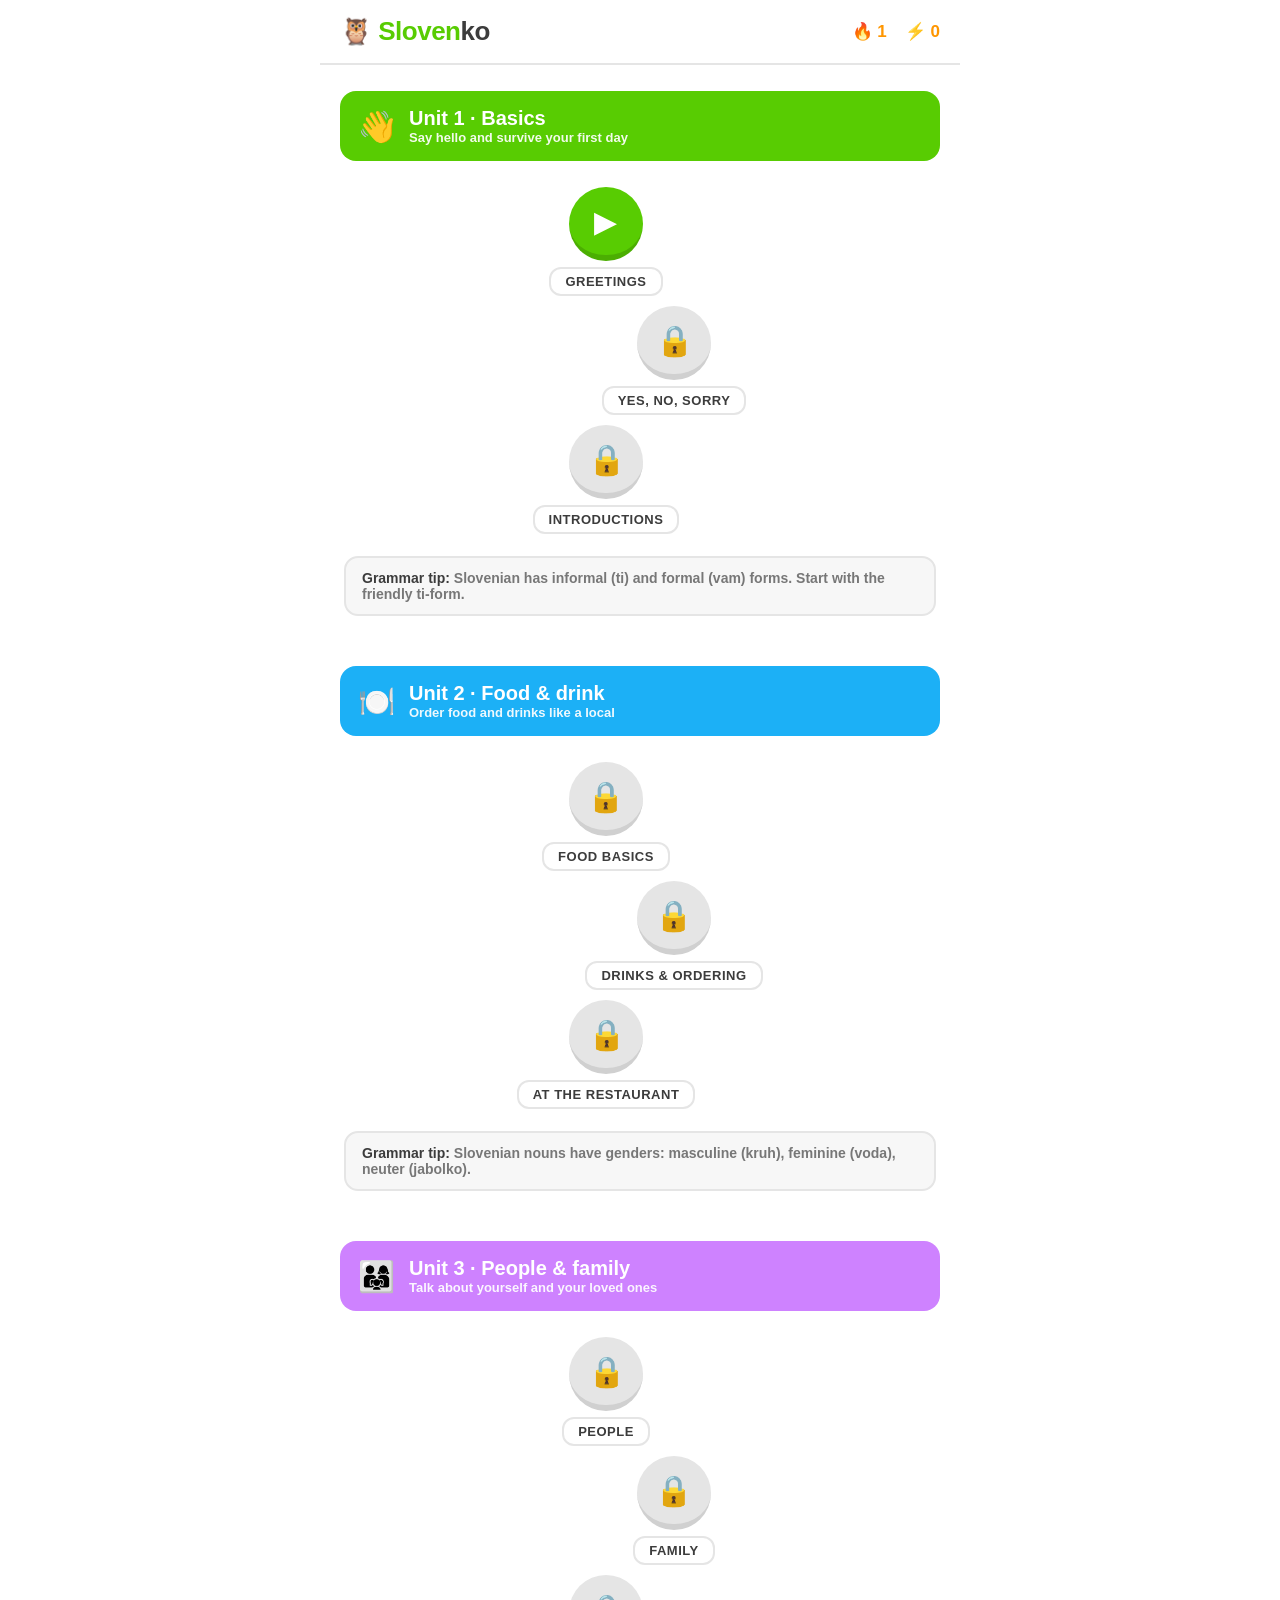
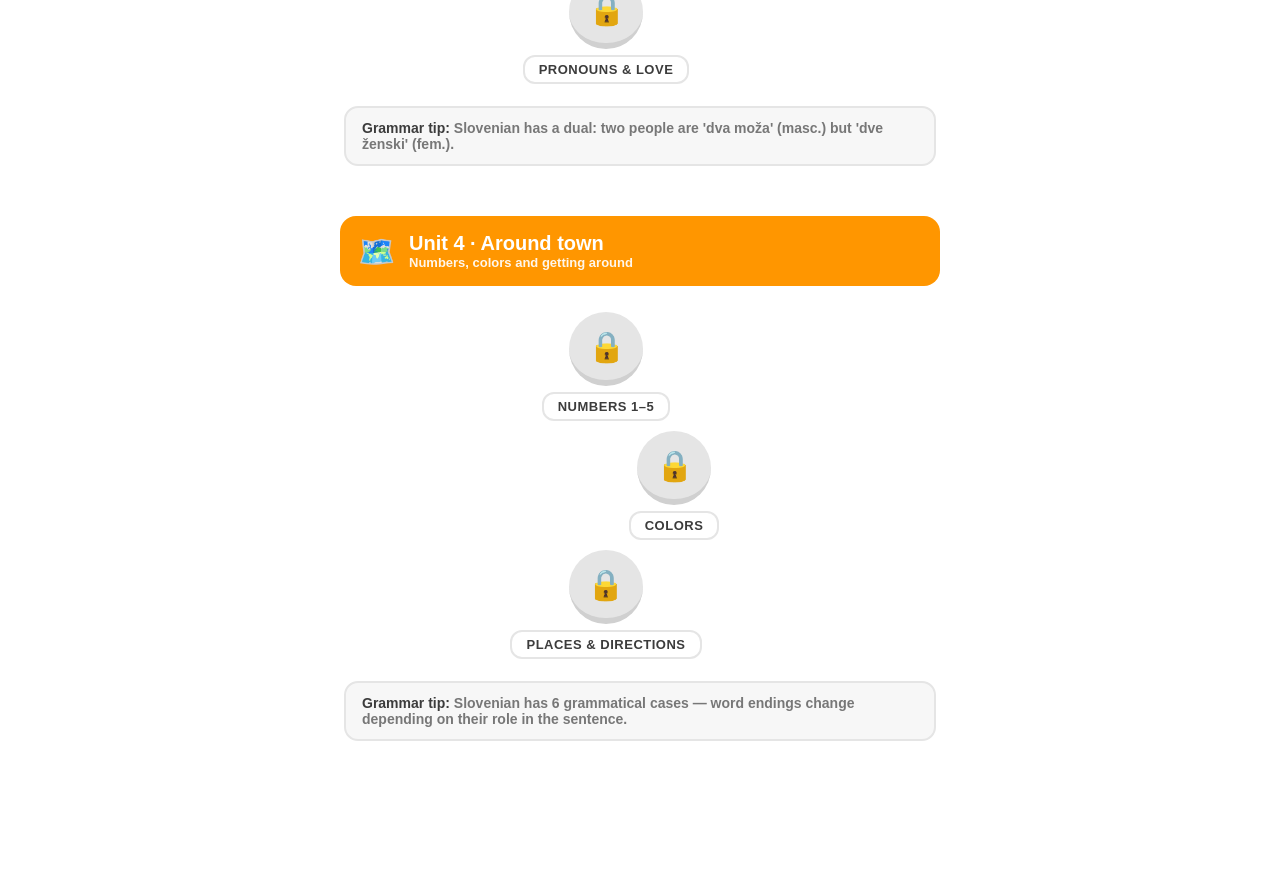
==== index.html @ dbce8032 "Add Slovenko: Duolingo-style Slovenian learning web app - 4 units, 12 lessons, 95 exercises (choice," ====
<!DOCTYPE html>
<html lang="en">
<head>
<meta charset="UTF-8">
<meta name="viewport" content="width=device-width, initial-scale=1.0">
<title>Slovenko — Learn Slovenian</title>
<link rel="stylesheet" href="styles.css">
</head>
<body>
<div id="app">

  <!-- HOME SCREEN -->
  <section id="screen-home" class="screen active">
    <header class="topbar">
      <div class="brand">🦉 Sloven<span>ko</span></div>
      <div class="stats">
        <div class="stat streak" title="Streak">🔥 <b id="stat-streak">0</b></div>
        <div class="stat xp" title="XP">⚡ <b id="stat-xp">0</b></div>
      </div>
    </header>
    <div id="units"></div>
  </section>

  <!-- LESSON SCREEN -->
  <section id="screen-lesson" class="screen">
    <header class="lessonbar">
      <button id="btn-quit" class="icon-btn" title="Quit lesson">✕</button>
      <div class="progress"><div id="progress-fill"></div></div>
      <div class="stat hearts" title="Hearts">❤️ <b id="stat-hearts">5</b></div>
    </header>
    <div class="lesson-head">
      <h2 id="lesson-title"></h2>
      <p id="lesson-tip"></p>
    </div>
    <div id="exercise-area"></div>
    <footer id="lesson-footer" class="lesson-footer hidden">
      <div id="feedback"></div>
      <button id="btn-check" class="btn primary">CHECK</button>
    </footer>
  </section>

  <!-- LESSON COMPLETE SCREEN -->
  <section id="screen-complete" class="screen">
    <div class="complete-card">
      <div class="complete-emoji">🏆</div>
      <h1>Lesson complete!</h1>
      <p id="complete-sub"></p>
      <div class="complete-stats">
        <div class="cstat xp-bg"><span>TOTAL XP</span><b id="complete-xp">0</b></div>
        <div class="cstat acc-bg"><span>ACCURACY</span><b id="complete-acc">0%</b></div>
      </div>
      <button id="btn-continue" class="btn primary big">CONTINUE</button>
    </div>
  </section>

  <!-- RESULT MODAL -->
  <div id="modal-result" class="modal hidden">
    <div id="modal-body" class="modal-body"></div>
    <button id="btn-modal-next" class="btn primary big">CONTINUE</button>
  </div>

  <!-- LESSON FAILED MODAL -->
  <div id="modal-failed" class="modal hidden">
    <div class="modal-body failed">
      <div class="complete-emoji">💔</div>
      <h1>Out of hearts!</h1>
      <p>Don't worry — practice makes perfect.</p>
      <button id="btn-retry" class="btn primary big">TRY AGAIN</button>
      <button id="btn-exit" class="btn ghost big">EXIT</button>
    </div>
  </div>

</div>
<script src="lessons.js"></script>
<script src="app.js"></script>
</body>
</html>
---- styles.css ----
:root {
  --green: #58cc02;
  --green-dark: #46a302;
  --blue: #1cb0f6;
  --purple: #ce82ff;
  --orange: #ff9600;
  --red: #ff4b4b;
  --ink: #3c3c3c;
  --muted: #afafaf;
  --bg: #ffffff;
  --card: #f7f7f7;
  --border: #e5e5e5;
}

* { box-sizing: border-box; margin: 0; padding: 0; }

body {
  font-family: "Trebuchet MS", "Segoe UI", Verdana, sans-serif;
  background: var(--bg);
  color: var(--ink);
  -webkit-font-smoothing: antialiased;
}

#app { max-width: 640px; margin: 0 auto; min-height: 100vh; }

.screen { display: none; min-height: 100vh; padding-bottom: 120px; }
.screen.active { display: block; }

/* ---------- Top bar ---------- */
.topbar {
  display: flex; align-items: center; justify-content: space-between;
  padding: 16px 20px; position: sticky; top: 0; background: #fff; z-index: 5;
  border-bottom: 2px solid var(--border);
}
.brand { font-size: 26px; font-weight: 900; color: var(--green); letter-spacing: -0.5px; }
.brand span { color: var(--ink); }
.stats { display: flex; gap: 18px; }
.stat { font-size: 17px; font-weight: 800; }
.stat.xp { color: var(--orange); }
.stat.streak { color: var(--orange); }
.stat.hearts { color: var(--red); }

/* ---------- Home / units ---------- */
.unit { padding: 8px 20px 24px; }
.unit-header {
  display: flex; align-items: center; gap: 14px;
  border-radius: 16px; padding: 16px 18px; color: #fff; margin: 18px 0 8px;
}
.unit-header .uicon { font-size: 30px; }
.unit-header h2 { font-size: 20px; font-weight: 900; }
.unit-header p { font-size: 13px; opacity: 0.92; font-weight: 700; }

.path { display: flex; flex-direction: column; align-items: center; gap: 10px; padding: 18px 0 8px; }
.node-wrap { display: flex; flex-direction: column; align-items: center; }
.lesson-node {
  width: 74px; height: 74px; border-radius: 50%;
  display: flex; align-items: center; justify-content: center;
  font-size: 30px; cursor: pointer; border: none;
  border-bottom: 6px solid rgba(0,0,0,0.15);
  transition: transform 0.08s ease;
  color: #fff;
}
.lesson-node:active { transform: scale(0.94); }
.lesson-node.locked { background: #e5e5e5 !important; color: #c9c9c9; cursor: not-allowed; border-bottom-color: #d0d0d0; }
.lesson-node.done { background: #ffd900 !important; color: #fff; border-bottom-color: #d4ae00; }
.node-label {
  margin-top: 6px; background: #fff; border: 2px solid var(--border);
  padding: 5px 14px; border-radius: 12px; font-weight: 800; font-size: 13px;
  text-transform: uppercase; letter-spacing: 0.5px; color: var(--ink);
}
.tip-box {
  margin: 14px 4px 0; background: var(--card); border: 2px solid var(--border);
  border-radius: 14px; padding: 12px 16px; font-size: 14px; color: #777; font-weight: 600;
}
.tip-box b { color: var(--ink); }

/* ---------- Lesson screen ---------- */
.lessonbar { display: flex; align-items: center; gap: 14px; padding: 16px 20px; }
.icon-btn {
  border: none; background: none; font-size: 20px; font-weight: 900; color: var(--muted);
  cursor: pointer; padding: 4px 8px;
}
.icon-btn:hover { color: var(--ink); }
.progress { flex: 1; height: 16px; background: var(--border); border-radius: 10px; overflow: hidden; }
#progress-fill { height: 100%; width: 0%; background: var(--green); border-radius: 10px; transition: width 0.3s ease; }

.lesson-head { padding: 4px 24px 12px; }
.lesson-head h2 { font-size: 24px; font-weight: 900; }
.lesson-head p { color: var(--muted); font-weight: 700; font-size: 14px; margin-top: 2px; }

#exercise-area { padding: 8px 24px; }
.ex-prompt { font-size: 22px; font-weight: 800; margin: 10px 0 20px; }
.ex-prompt .dir-tag {
  display: inline-block; font-size: 11px; font-weight: 900; color: var(--muted);
  border: 2px solid var(--border); border-radius: 8px; padding: 2px 8px;
  margin-right: 10px; vertical-align: middle; text-transform: uppercase; letter-spacing: 1px;
}
.ex-hint { color: var(--muted); font-weight: 700; margin-top: -12px; margin-bottom: 16px; font-size: 14px; }

.options { display: grid; grid-template-columns: 1fr 1fr; gap: 12px; }
@media (max-width: 480px) { .options { grid-template-columns: 1fr; } }
.opt-btn {
  border: 2px solid var(--border); background: #fff; border-radius: 14px;
  padding: 16px; font-size: 17px; font-weight: 800; font-family: inherit; color: var(--ink);
  cursor: pointer; border-bottom-width: 4px; text-align: left;
}
.opt-btn:hover:not(:disabled) { background: #f0faff; border-color: #b3e5fc; }
.opt-btn.selected { border-color: var(--blue); background: #e5f6ff; }
.opt-btn.correct { border-color: var(--green); background: #e9fad9; color: var(--green-dark); }
.opt-btn.wrong { border-color: var(--red); background: #ffe5e5; color: var(--red); }
.opt-btn:disabled { cursor: default; }

.fill-sentence { font-size: 24px; font-weight: 800; margin: 10px 0 20px; }
.fill-sentence .blank {
  display: inline-block; min-width: 90px; border-bottom: 3px solid var(--ink);
  text-align: center; color: var(--blue); padding: 0 6px;
}

.wordbank { display: flex; flex-wrap: wrap; gap: 10px; margin-bottom: 16px; }
.answer-area {
  min-height: 60px; border-bottom: 3px dashed var(--muted); display: flex; flex-wrap: wrap;
  gap: 10px; padding: 10px 2px; margin-bottom: 8px;
}
.word-chip {
  border: 2px solid var(--border); background: #fff; border-bottom-width: 4px; border-radius: 12px;
  padding: 10px 16px; font-size: 17px; font-weight: 800; font-family: inherit; cursor: pointer;
}
.word-chip:hover { background: #f4f4f4; }
.word-chip.used { visibility: hidden; }
.word-chip.in-answer { background: #e5f6ff; border-color: #b3e5fc; }

.listen-row { display: flex; align-items: center; gap: 16px; margin: 10px 0 20px; }
.speaker-btn {
  width: 72px; height: 72px; border-radius: 50%; border: none; cursor: pointer;
  background: var(--blue); color: #fff; font-size: 30px; border-bottom: 5px solid #1899d6;
}
.speaker-btn:active { transform: translateY(2px); border-bottom-width: 3px; }
.text-input {
  flex: 1; border: 2px solid var(--border); background: var(--card); border-radius: 14px;
  padding: 14px 16px; font-size: 18px; font-weight: 700; font-family: inherit; color: var(--ink);
}
.text-input:focus { outline: none; border-color: var(--blue); background: #fff; }

.match-grid { display: grid; grid-template-columns: 1fr 1fr; gap: 12px; }
.match-btn {
  border: 2px solid var(--border); background: #fff; border-radius: 14px; border-bottom-width: 4px;
  padding: 14px; font-size: 16px; font-weight: 800; font-family: inherit; cursor: pointer;
}
.match-btn.selected { border-color: var(--blue); background: #e5f6ff; }
.match-btn.matched { border-color: var(--green); background: #e9fad9; color: var(--green-dark); cursor: default; opacity: 0.55; }

/* ---------- Footer ---------- */
.lesson-footer {
  position: fixed; bottom: 0; left: 0; right: 0; max-width: 640px; margin: 0 auto;
  display: flex; align-items: center; justify-content: space-between;
  padding: 16px 24px 24px; background: #fff; border-top: 2px solid var(--border); gap: 14px;
}
.lesson-footer.hidden { display: none; }
#feedback { font-weight: 900; font-size: 17px; }
#feedback.good { color: var(--green-dark); }
#feedback.bad { color: var(--red); }

.btn {
  border: none; border-radius: 14px; padding: 14px 28px; font-size: 16px; font-weight: 900;
  font-family: inherit; cursor: pointer; letter-spacing: 1px; text-transform: uppercase;
}
.btn.primary { background: var(--green); color: #fff; border-bottom: 4px solid var(--green-dark); }
.btn.primary:active { transform: translateY(2px); border-bottom-width: 2px; }
.btn.primary:disabled { background: #e5e5e5; border-bottom-color: #d0d0d0; color: var(--muted); cursor: not-allowed; }
.btn.big { width: 100%; padding: 16px; font-size: 17px; }
.btn.ghost { background: none; color: var(--blue); border: 2px solid var(--border); border-bottom-width: 4px; margin-top: 10px; }

/* ---------- Complete screen ---------- */
#screen-complete { display: none; }
#screen-complete.active { display: flex; align-items: center; justify-content: center; }
.complete-card { text-align: center; padding: 30px; width: 100%; max-width: 420px; }
.complete-emoji { font-size: 72px; margin-bottom: 10px; }
.complete-card h1 { font-size: 30px; font-weight: 900; color: #ffb800; margin-bottom: 6px; }
.complete-card p { color: var(--muted); font-weight: 700; margin-bottom: 24px; }
.complete-stats { display: flex; gap: 14px; margin-bottom: 28px; }
.cstat { flex: 1; border-radius: 16px; padding: 16px; color: #fff; }
.cstat span { display: block; font-size: 12px; font-weight: 900; letter-spacing: 1px; opacity: 0.9; }
.cstat b { font-size: 24px; font-weight: 900; }
.xp-bg { background: var(--orange); }
.acc-bg { background: var(--blue); }

/* ---------- Modals ---------- */
.modal {
  position: fixed; inset: 0; background: rgba(255,255,255,0.96); z-index: 20;
  display: flex; flex-direction: column; align-items: center; justify-content: flex-end;
  padding: 24px; gap: 18px; padding-bottom: 40px;
}
.modal.hidden { display: none; }
.modal-body { width: 100%; max-width: 480px; text-align: center; }
.modal-body h1 { font-size: 26px; font-weight: 900; margin-bottom: 6px; }
.modal-body.good h1 { color: var(--green-dark); }
.modal-body.bad h1 { color: var(--red); }
.modal-body .correct-answer { color: var(--muted); font-weight: 700; margin-top: 8px; font-size: 16px; }
.modal-body .correct-answer b { color: var(--green-dark); }
.modal-body.failed h1 { color: var(--orange); }
.modal-body p { color: var(--muted); font-weight: 700; }
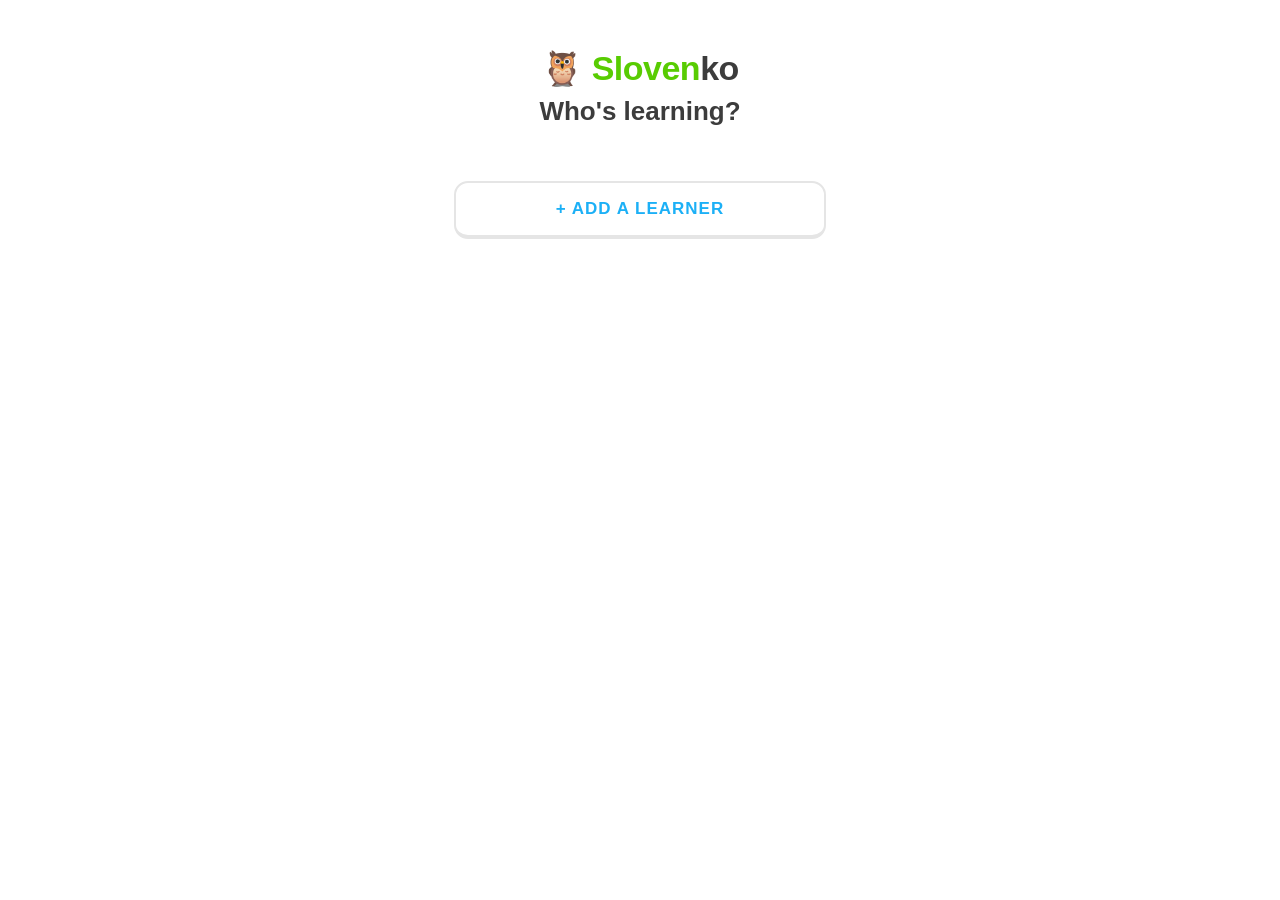
==== commit d18c5a89: "Add multi-profile learner accounts - 'Who's learning?' picker screen: create profiles with name + av" ====
--- a/index.html
+++ b/index.html
@@ -9,11 +9,29 @@
 <body>
 <div id="app">
 
+  <!-- PROFILE PICKER SCREEN -->
+  <section id="screen-profiles" class="screen">
+    <div class="profile-picker">
+      <div class="brand big-brand">🦉 Sloven<span>ko</span></div>
+      <h1>Who's learning?</h1>
+      <div id="profile-list"></div>
+      <div id="profile-create" class="hidden">
+        <input id="profile-name" class="text-input" type="text" maxlength="16" placeholder="Your name" autocomplete="off">
+        <div class="avatar-row" id="avatar-row"></div>
+        <button id="btn-create-profile" class="btn primary big">START LEARNING</button>
+      </div>
+      <button id="btn-add-profile" class="btn ghost big">+ Add a learner</button>
+    </div>
+  </section>
+
   <!-- HOME SCREEN -->
-  <section id="screen-home" class="screen active">
+  <section id="screen-home" class="screen">
     <header class="topbar">
       <div class="brand">🦉 Sloven<span>ko</span></div>
       <div class="stats">
+        <button id="btn-switch-profile" class="profile-chip" title="Switch learner">
+          <span id="profile-chip-avatar">🦉</span> <b id="profile-chip-name">Learner</b> ▾
+        </button>
         <div class="stat streak" title="Streak">🔥 <b id="stat-streak">0</b></div>
         <div class="stat xp" title="XP">⚡ <b id="stat-xp">0</b></div>
       </div>
--- a/styles.css
+++ b/styles.css
@@ -184,6 +184,38 @@
 .xp-bg { background: var(--orange); }
 .acc-bg { background: var(--blue); }
 
+/* ---------- Profile picker ---------- */
+.profile-picker { max-width: 420px; margin: 0 auto; padding: 48px 24px; text-align: center; }
+.big-brand { font-size: 34px; margin-bottom: 8px; }
+.profile-picker h1 { font-size: 26px; font-weight: 900; margin-bottom: 24px; }
+#profile-list { display: flex; flex-direction: column; gap: 12px; margin-bottom: 20px; }
+.profile-card {
+  display: flex; align-items: center; gap: 14px; text-align: left;
+  border: 2px solid var(--border); border-bottom-width: 4px; border-radius: 16px;
+  padding: 14px 16px; cursor: pointer; background: #fff; position: relative;
+}
+.profile-card:hover { background: #f0faff; border-color: #b3e5fc; }
+.profile-avatar { font-size: 34px; }
+.profile-info { flex: 1; display: flex; flex-direction: column; }
+.profile-info b { font-size: 18px; font-weight: 900; }
+.profile-info span { color: var(--muted); font-weight: 700; font-size: 14px; }
+.profile-del { border: none; background: none; color: var(--muted); font-weight: 900; cursor: pointer; font-size: 14px; padding: 6px; }
+.profile-del:hover { color: var(--red); }
+#profile-create { margin-bottom: 14px; display: flex; flex-direction: column; gap: 14px; }
+#profile-create.hidden { display: none; }
+.avatar-row { display: flex; justify-content: center; gap: 8px; flex-wrap: wrap; }
+.avatar-opt {
+  font-size: 26px; width: 52px; height: 52px; border-radius: 14px; cursor: pointer;
+  border: 2px solid var(--border); background: #fff;
+}
+.avatar-opt.selected { border-color: var(--green); background: #e9fad9; }
+.profile-chip {
+  display: flex; align-items: center; gap: 6px; border: 2px solid var(--border);
+  background: #fff; border-radius: 12px; padding: 6px 12px; font-size: 14px;
+  font-family: inherit; font-weight: 800; color: var(--ink); cursor: pointer;
+}
+.profile-chip:hover { background: var(--card); }
+
 /* ---------- Modals ---------- */
 .modal {
   position: fixed; inset: 0; background: rgba(255,255,255,0.96); z-index: 20;
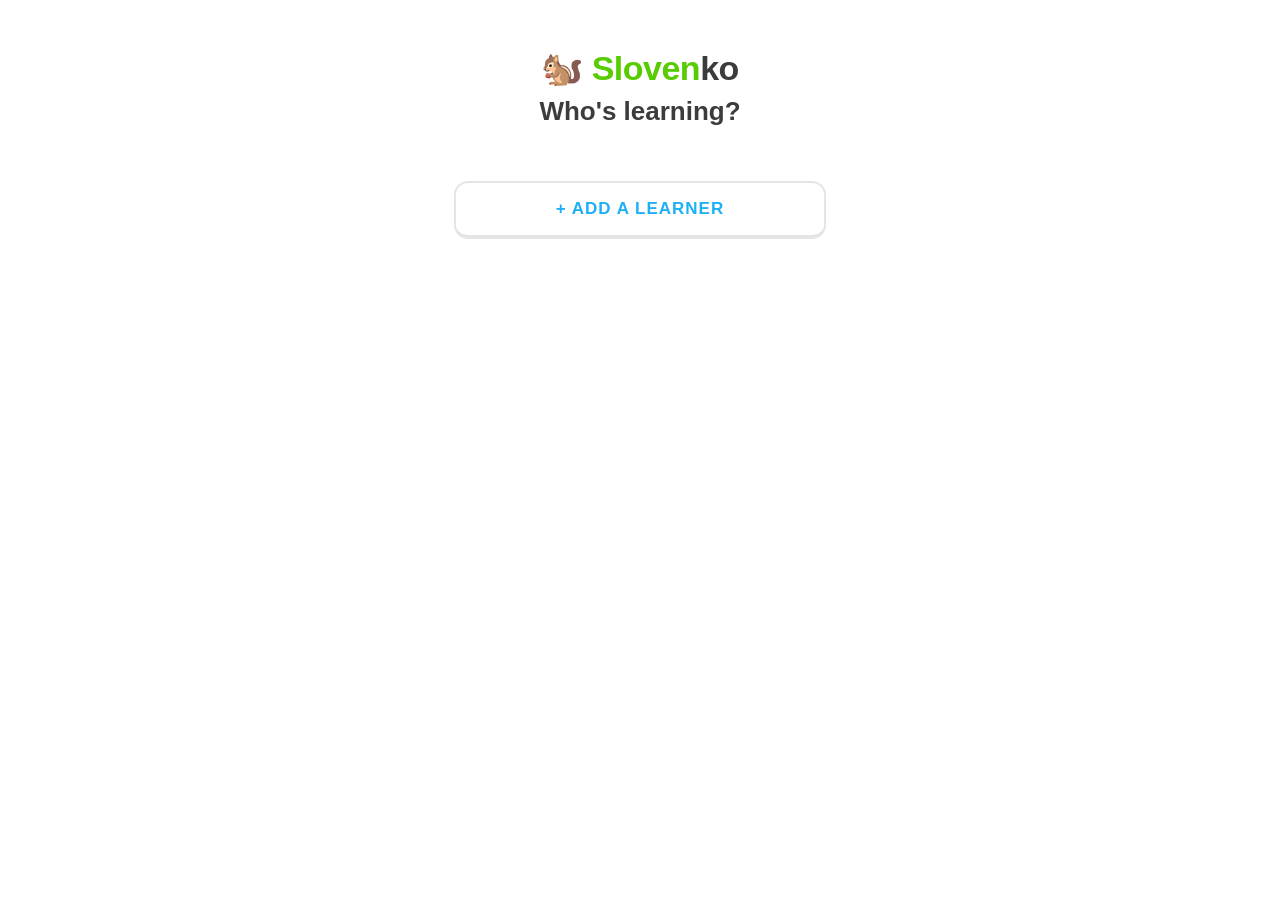
==== commit 783b9f3f: "Change app logo from owl to squirrel" ====
--- a/index.html
+++ b/index.html
@@ -12,7 +12,7 @@
   <!-- PROFILE PICKER SCREEN -->
   <section id="screen-profiles" class="screen">
     <div class="profile-picker">
-      <div class="brand big-brand">🦉 Sloven<span>ko</span></div>
+      <div class="brand big-brand">🐿️ Sloven<span>ko</span></div>
       <h1>Who's learning?</h1>
       <div id="profile-list"></div>
       <div id="profile-create" class="hidden">
@@ -27,10 +27,10 @@
   <!-- HOME SCREEN -->
   <section id="screen-home" class="screen">
     <header class="topbar">
-      <div class="brand">🦉 Sloven<span>ko</span></div>
+      <div class="brand">🐿️ Sloven<span>ko</span></div>
       <div class="stats">
         <button id="btn-switch-profile" class="profile-chip" title="Switch learner">
-          <span id="profile-chip-avatar">🦉</span> <b id="profile-chip-name">Learner</b> ▾
+          <span id="profile-chip-avatar">🐿️</span> <b id="profile-chip-name">Learner</b> ▾
         </button>
         <div class="stat streak" title="Streak">🔥 <b id="stat-streak">0</b></div>
         <div class="stat xp" title="XP">⚡ <b id="stat-xp">0</b></div>
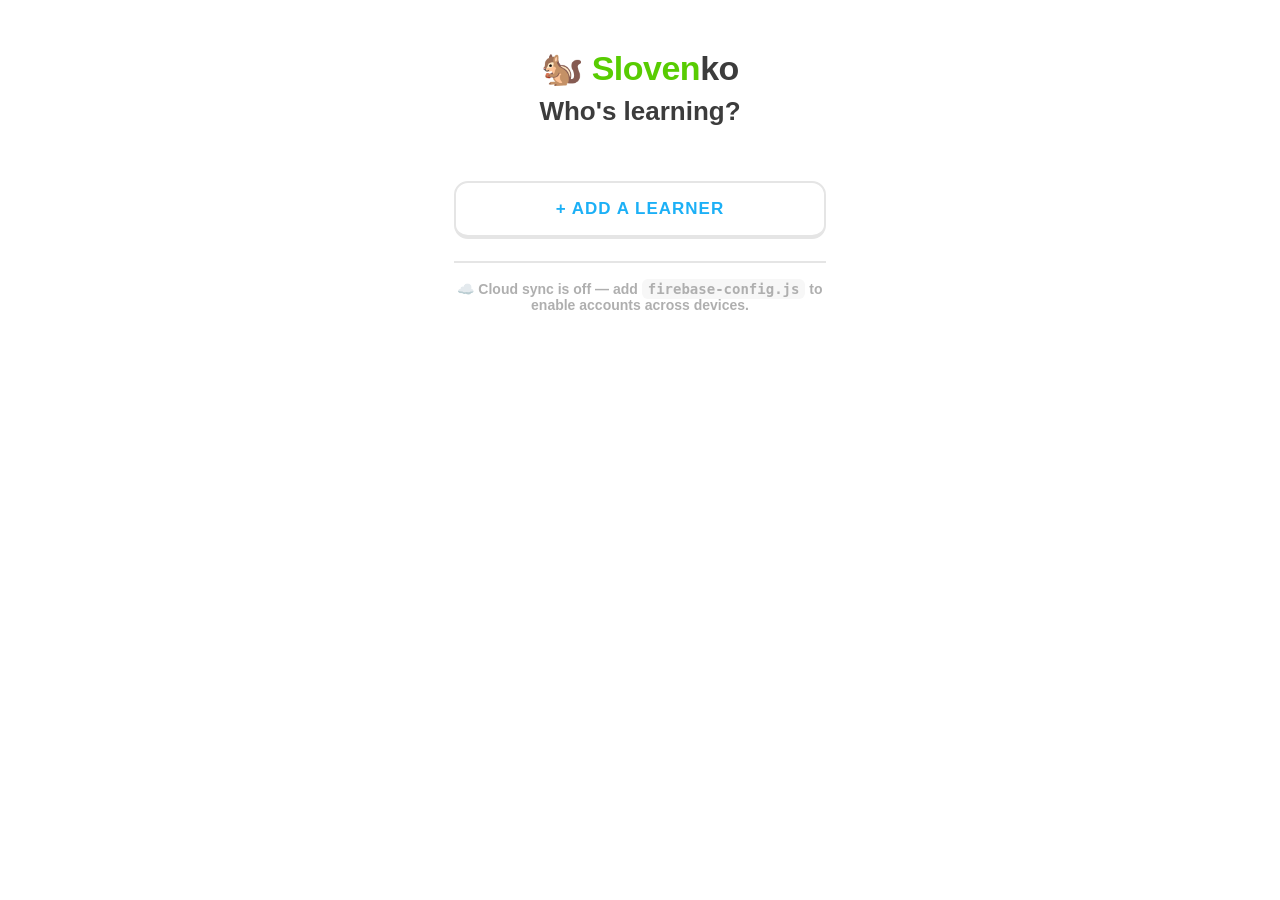
==== commit 8ea502ab: "Add optional Firebase cloud sync (accounts across devices) - Email/password auth via Firebase Auth, " ====
--- a/index.html
+++ b/index.html
@@ -21,6 +21,20 @@
         <button id="btn-create-profile" class="btn primary big">START LEARNING</button>
       </div>
       <button id="btn-add-profile" class="btn ghost big">+ Add a learner</button>
+      <div id="cloud-box">
+        <button id="btn-cloud" class="btn ghost big">☁️ Sign in to sync across devices</button>
+        <div id="cloud-form" class="hidden">
+          <input id="cloud-email" class="text-input" type="email" placeholder="Email" autocomplete="off">
+          <input id="cloud-pass" class="text-input" type="password" placeholder="Password (min 6 chars)">
+          <button id="btn-signin" class="btn primary big">SIGN IN</button>
+          <button id="btn-signup" class="btn ghost big">CREATE ACCOUNT</button>
+          <p id="cloud-msg" class="cloud-msg"></p>
+        </div>
+        <div id="cloud-user" class="hidden cloud-user">
+          ☁️ Synced as <b id="cloud-email-label"></b>
+          <button id="btn-signout" class="link-btn">Sign out</button>
+        </div>
+      </div>
     </div>
   </section>
 
@@ -90,6 +104,8 @@
 
 </div>
 <script src="lessons.js"></script>
+<script src="firebase-config.js"></script>
+<script src="firebase-app.js"></script>
 <script src="app.js"></script>
 </body>
 </html>
--- a/styles.css
+++ b/styles.css
@@ -215,6 +215,17 @@
   font-family: inherit; font-weight: 800; color: var(--ink); cursor: pointer;
 }
 .profile-chip:hover { background: var(--card); }
+.profile-card .cloud-badge { font-size: 14px; }
+
+/* ---------- Cloud sync box ---------- */
+#cloud-box { margin-top: 22px; border-top: 2px solid var(--border); padding-top: 18px; display: flex; flex-direction: column; gap: 10px; }
+#cloud-form { display: flex; flex-direction: column; gap: 10px; }
+#cloud-form.hidden, #cloud-user.hidden, #btn-cloud.hidden { display: none; }
+.cloud-msg { color: var(--red); font-weight: 700; font-size: 14px; min-height: 18px; }
+.cloud-note { color: var(--muted); font-weight: 600; font-size: 14px; }
+.cloud-note code { background: var(--card); padding: 2px 6px; border-radius: 6px; }
+.cloud-user { font-weight: 700; color: var(--ink); font-size: 15px; }
+.link-btn { border: none; background: none; color: var(--blue); font-weight: 800; cursor: pointer; font-family: inherit; font-size: 14px; }
 
 /* ---------- Modals ---------- */
 .modal {
